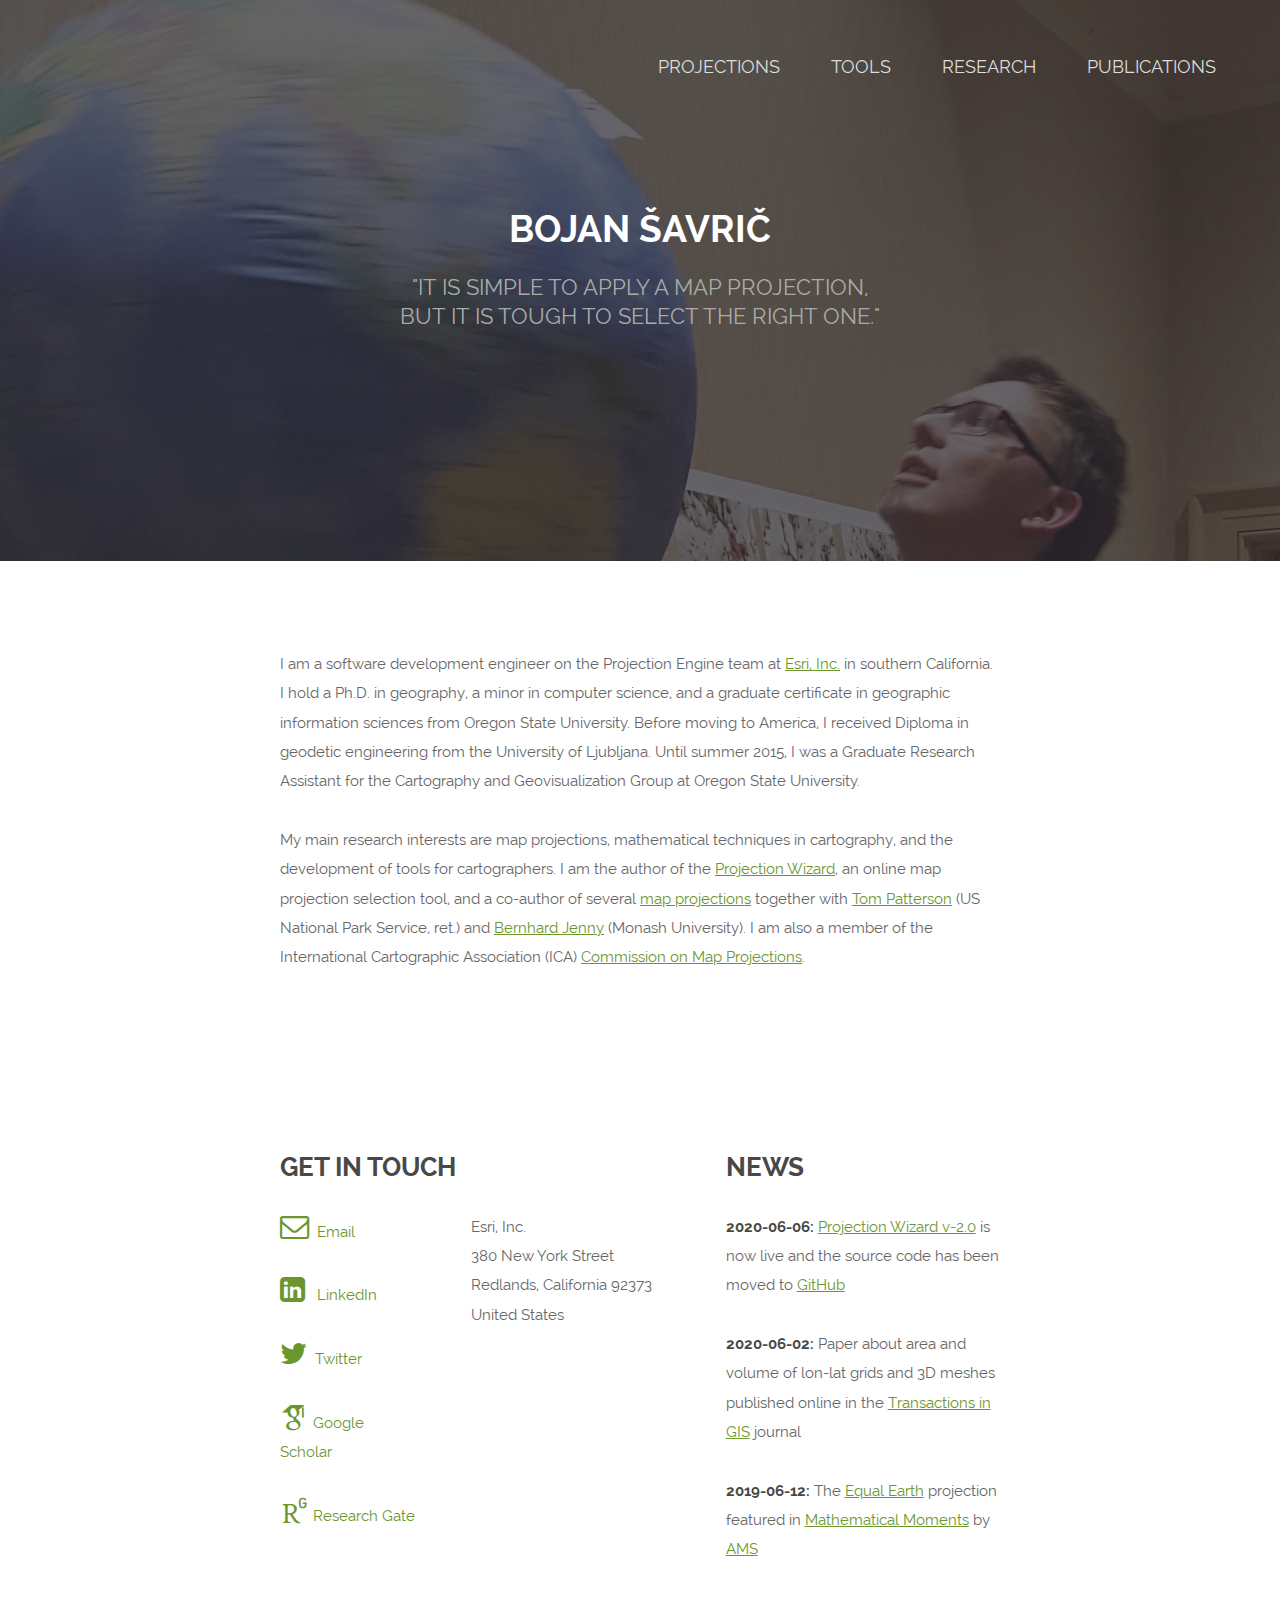
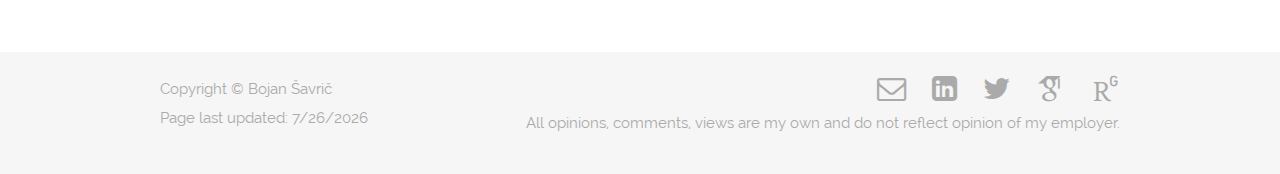
==== index.html @ 25e1de8a "Initial Commit" ====
<!DOCTYPE HTML>
<!--
	Spatial by TEMPLATED
	templated.co @templatedco
	Released for free under the Creative Commons Attribution 3.0 license (templated.co/license)
-->
<html>
	<head>
		<title>Bojan Šavrič</title>
		<meta http-equiv="content-type" content="text/html; charset=utf-8" />
		<meta name="description" content="Bojan Šavrič is a software development engineer for the Projection Engine team at ESRI in southern California. He hold a Ph.D. in geography from Oregon State University and Diploma in geodetic engineering from the University of Ljubljana. Until summer 2015, he was a Graduate Research Assistant for the Cartography and Geovisualization Group at Oregon State University. Bojan's main research interests are map projections, mathematical techniques in cartography, and the development of tools for cartographers. He is the author of the Projection Wizard, an online map projection selection tool, and a co-author of several map projections together with Tom Patterson (US National Park Service) and Bernhard Jenny (RMIT University)." />
		<meta name="keywords" content="Bojan, Savric, Šavrič, map projection, projection wizard, Natural Earth, Adaptive Composite, Patterson" />
		<!--[if lte IE 8]><script src="js/html5shiv.js"></script><![endif]-->
		<script src="js/jquery.min.js"></script>
		<script src="js/jquery.dropotron.min.js"></script>
		<script src="js/skel.min.js"></script>
		<script src="js/skel-layers.min.js"></script>
		<script src="js/init.js"></script>
		<noscript>
			<link rel="stylesheet" href="css/skel.css" />
			<link rel="stylesheet" href="css/style.css" />
			<link rel="stylesheet" href="css/style-xlarge.css" />
		</noscript>
		<!--ICON-->
		<link href="images/favicon-32x32.png" rel="shortcut icon" type="image/x-icon" />
	</head>
	<body class="landing" onload="updateDate()">

		<!-- Header -->
			<header id="header" class="alt">
				<nav id="nav">
					<ul>
						<li>
							<a href="projections.html">Projections</a>
							<ul>
								<li><a href="projections.html#">Natural Earth</a></li>
								<li><a href="projections.html#NE2p">Natural Earth II</a></li>
								<li><a href="projections.html#Patterson">Patterson</a></li>
								<li><a href="projections.html#EEp">Equal Earth</a></li>
								<li><a href="projections.html#AdaptiveComposite">Adaptive Composite</a></li>
								<li><a href="projections.html#AspectAdaptive">Aspect-Adaptive</a></li>
								<li><a href="projections.html#Hufnagel">Hufnagel</a></li>
							</ul>
						</li>	
						<li>
							<a href="tools.html">Tools</a>
							<ul>
								<li><a href="tools.html#">Projection Wizard</a></li>
								<li><a href="tools.html#Scripts">Other Scripts</a></li>
								<li><a href="tools.html#Libraries">Code libraries</a></li>
							</ul>
						</li>		
						<li>
							<a href="doctoral.html">Research</a>
							<ul>
								<li><a href="doctoral.html">Doctoral</a></li>
								<li><a href="diploma.html">Diploma</a></li>
							</ul>
						</li>
						<li>
							<a href="publications.html">Publications</a>
							<ul>
								<li><a href="publications.html#">Journals</a></li>
								<li><a href="publications.html#BookChs">Book Chs</a></li>
								<li><a href="publications.html#Theses">Theses</a></li>
								<li><a href="publications.html#Conferences">Conferences</a></li>
							</ul>
						</li>
					</ul>
				</nav>
			</header>

		<!-- Banner -->
		<section id="banner">
			<h2>Bojan Šavrič</h2>
			<p>"It is simple to apply a map projection,</br>but it is tough to select the right one."</p>
			<!--<p>"It is good to live on the ellipsoid,</br>because on the sphere would be too easy."</p>-->
			</br>
		</section>

		<!-- One -->
		<section id="one" class="wrapper style1">
			<div class="container 75%">
				<div class="row 200%">
					<p>I am a software development engineer on the Projection Engine team at <a href="http://www.esri.com/">Esri, Inc.</a> in southern California. I hold a Ph.D. in geography, a minor in computer science, and a graduate certificate in geographic information sciences from Oregon State University. Before moving to America, I received Diploma in geodetic engineering from the University of Ljubljana. Until summer 2015, I was a Graduate Research Assistant for the Cartography and Geovisualization Group at Oregon State University.</p> 
					<p>My main research interests are map projections, mathematical techniques in cartography, and the development of tools for cartographers. I am the author of the <a href="http://projectionwizard.org/">Projection Wizard</a>, an online map projection selection tool, and a co-author of several <a href="projections.html">map projections</a> together with <a href="http://www.shadedrelief.com/">Tom Patterson</a> (US National Park Service, ret.) and <a href="http://berniejenny.info/">Bernhard Jenny</a> (Monash University). I am also a member of the International Cartographic Association (ICA) <a href="http://ica-proj.kartografija.hr/home.en.html">Commission on Map Projections</a>.</p>
				</div>
			</div>
		</section>

		<!-- Two -->
		<section id="one" class="wrapper style1">
			<div class="container 75%">
				<div class="row 200%">
					<div class="7u 12u$(medium)">
						<h2>Get in touch</h2>
					</div>
					<div class="5u$ 12u$(medium)">
						<h2>News</h2>
					</div>
					<div class="3u 12u$(medium)">
						<ul class="icons">
							<li><a href="mailto:BSavric@esri.com" class="icon fa-envelope-o">&nbsp;&nbsp;Email</a></li></br></br>
							<li><a href="https://www.linkedin.com/in/bojan-savric/" class="icon fa-linkedin-square">&nbsp;&nbsp;&nbsp;LinkedIn</a></li></br></br>
							<li><a href="https://twitter.com/BojanSavric" class="icon fa-twitter">&nbsp;&nbsp;Twitter</a></li></br></br>
							<li><a href="https://scholar.google.si/citations?user=8Ldc7wIAAAAJ" class="icon"><i class="ai ai-google-scholar ai-2x"></i>&nbsp;Google Scholar</a></li></br></br>
							<li><a href="http://www.researchgate.net/profile/Bojan_Savric2" class="icon"><i class="ai ai-researchgate ai-2x"></i>&nbsp;Research Gate</a></li>
						</ul>
					</div>
					<div class="4u 12u$(medium)">
						<p>Esri, Inc.</br>380 New York Street</br>Redlands, California 92373</br>United States</p>
					</div>
					<div class="5u$ 12u$(medium)">
					    <p><b>2020-06-06:</b> <a href="https://projectionwizard.org/">Projection Wizard v-2.0</a> is now live and the source code has been moved to <a href="https://github.com/ProjectionWizard/projectionwizard.github.io">GitHub</a></p>
					    <p><b>2020-06-02:</b> Paper about area and volume of lon-lat grids and 3D meshes published online in the <a href="https://doi.org/10.1111/tgis.12636">Transactions in GIS</a> journal</p>
						<p><b>2019-06-12:</b> The <a href="projections.html#EEp">Equal Earth</a> projection featured in <a href="http://www.ams.org/publicoutreach/mathmoments/mm143-equal-earth-podcast">Mathematical Moments</a> by <a href="https://www.ams.org/home/page">AMS</a>
					    <!-- News history 
					    <p><b>2019-02-22:</b> The <a href="projections.html#EEp">Equal Earth</a> projection featured in <a href="https://www.esri.com/about/newsroom/arcuser/equal-earth/">ArcUser Winter 2019 issue</a></p>
						<p><b>2019-01-25:</b> The <a href="projections.html#EEp">Equal Earth</a> projection available in <a href="http://pro.arcgis.com/en/pro-app/get-started/whats-new-in-arcgis-pro.htm#ESRI_SECTION1_45F9A3B9CB89486DBD54C4A68611D8C1">ArcGIS Pro 2.3</a> and ArcGIS 10.7 prerelease</p>
						<p><b>2019-01-02:</b> <a href="https://doi.org/10.1080/13658816.2018.1504949">The Equal Earth projection paper published in the International Journal of GIS</a></p>
						<p><b>2018-12-31:</b> Discussion paper about EPSG codes relevant for Slovenia published in <a href="http://geodetski-vestnik.com/62/4/gv62-4_berk.pdf">Geodetski Vestnik</a></p>
					    <p><b>2018-12-08:</b> <a href="https://www.youtube.com/watch?v=m5Te3JZfPDM">NACIS talk about the Equal Earth projection available on YouTube.</a></p>
					    <p><b>2018-12-01:</b> <a href="https://bt.e-ditionsbyfry.com/publication/?i=543378&ver=html5&p=47">The Equal Earth projection featured in December's xyHt issue.</a></p>
					    <p><b>2018-10-18:</b> <a href="http://www.equal-earth.com/">Political wall maps in the Equal Earth projection created by Tom Patterson</a></p>
					    <p><b>2018-10-03:</b> <a href="http://geodetski-vestnik.com/62/3/gv62-3_savric.pdf">The Equal Earth projection discussion paper published in Geodetski Vestnik</a></p>
					    <p><b>2018-09-11:</b> <a href="https://www.tandfonline.com/action/showMostReadArticles?journalCode=tgis20">The Equal Earth projection paper one of the most read articles of IJGIS</a></p>
					    <p><b>2018-08-08:</b> <a href="projections.html#EEp">Announcing a new equal-area projection for world maps: The Equal Earth</a></p>
					    <p><b>2018-08-07:</b> <a href="https://doi.org/10.1080/13658816.2018.1504949">The Equal Earth projection paper published online in the International Journal of GIS</a></p>
					    <p><b>2018-06-18:</b> <a href="http://dx.doi.org/10.1080/15230406.2017.1379036">Transverse Wagner transformation paper published in the CaGIS journal</a></p>
					    <p><b>2017-10-02:</b> <a href="http://dx.doi.org/10.1080/15230406.2017.1379036">Transverse Wagner transformation paper published online in the CaGIS journal</a></p>
						<p><b>2017-09-06:</b> <a href="http://www.cartography.org.uk/awards/past-winners/past-winners2017/">2017 Henry Johns Award</a> for the <a href="http://dx.doi.org/10.1080/00087041.2015.1131938">Projection Wizard paper</a></p> 
					    <p><b>2017-10-02:</b> <a href="http://dx.doi.org/10.1080/15230406.2017.1379036">Transverse Wagner transformation paper published online in the CaGIS journal</a></p>
						<p><b>2017-04-13:</b> <a href="https://link.springer.com/chapter/10.1007/978-3-319-51835-0_9">A map projection selection guide published in Choosing a Map Projection book</a></p>
					    <p><b>2017-04-13:</b> <a href="https://link.springer.com/chapter/10.1007/978-3-319-51835-0_8">A chapter on combining projections published in Choosing a Map Projection book</a></p> -->
					</div>
				</div>
			</div>
		</section>

		<!-- Footer -->
		<footer id="footer">
			<div class="container">
				<div class="row 200%" style="text-align: right;">
					<div class="4u 12u$(medium)" style="text-align: left;">
						Copyright &copy; Bojan &Scaron;avri&ccaron;<p id="update" style="margin: 0 0 0 0;"></p>
					</div>
					<div class="8u$ 12u$(medium)">
						<ul class="icons">
							<li><a href="mailto:BSavric@esri.com" class="icon fa-envelope-o"></a></li>
							<li><a href="https://www.linkedin.com/in/bojan-savric/" class="icon fa-linkedin-square"></a></li>
							<li><a href="https://twitter.com/BojanSavric" class="icon fa-twitter"></a></li>
							<li><a href="https://scholar.google.si/citations?user=8Ldc7wIAAAAJ" class="icon"><i class="ai ai-google-scholar ai-2x"></i></a></li>
							<li><a href="http://www.researchgate.net/profile/Bojan_Savric2" class="icon"><i class="ai ai-researchgate ai-2x"></i></a></li>
						</ul>
						All opinions, comments, views are my own and do not reflect opinion of my employer.
					</div>
				</div>					
			</div>
		</footer>

	</body>
</html>
---- css/skel.css ----
/* skel-baseline v2.0.3 | (c) n33 | getskel.com | MIT licensed */

/* Resets (http://meyerweb.com/eric/tools/css/reset/ | v2.0 | 20110126 | License: none (public domain)) */

	html,body,div,span,applet,object,iframe,h1,h2,h3,h4,h5,h6,p,blockquote,pre,a,abbr,acronym,address,big,cite,code,del,dfn,em,img,ins,kbd,q,s,samp,small,strike,strong,sub,sup,tt,var,b,u,i,center,dl,dt,dd,ol,ul,li,fieldset,form,label,legend,table,caption,tbody,tfoot,thead,tr,th,td,article,aside,canvas,details,embed,figure,figcaption,footer,header,hgroup,menu,nav,output,ruby,section,summary,time,mark,audio,video{margin:0;padding:0;border:0;font-size:100%;font:inherit;vertical-align:baseline;}article,aside,details,figcaption,figure,footer,header,hgroup,menu,nav,section{display:block;}body{line-height:1;}ol,ul{list-style:none;}blockquote,q{quotes:none;}blockquote:before,blockquote:after,q:before,q:after{content:'';content:none;}table{border-collapse:collapse;border-spacing:0;}body{-webkit-text-size-adjust:none}

/* Box Model */

	*, *:before, *:after {
		-moz-box-sizing: border-box;
		-webkit-box-sizing: border-box;
		box-sizing: border-box;
	}

/* Container */

	.container {
		margin-left: auto;
		margin-right: auto;

		/* width: (containers) */
		width: 1200px;
	}

	/* Modifiers */

		/* 125% */
			.container.\31 25\25 {
				width: 100%;

				/* max-width: (containers * 1.25) */
				max-width: 1500px;

				/* min-width: (containers) */
				min-width: 1200px;
			}

		/* 75% */
			.container.\37 5\25 {

				/* width: (containers * 0.75) */
				width: 900px;

			}

		/* 50% */
			.container.\35 0\25 {

				/* width: (containers * 0.50) */
				width: 600px;

			}

		/* 25% */
			.container.\32 5\25 {

				/* width: (containers * 0.25) */
				width: 300px;

			}

/* Grid */

	.row {
		border-bottom: solid 1px transparent;
	}

	.row > * {
		float: left;
	}

	.row:after, .row:before {
		content: '';
		display: block;
		clear: both;
		height: 0;
	}

	.row.uniform > * > :first-child {
		margin-top: 0;
	}

	.row.uniform > * > :last-child {
		margin-bottom: 0;
	}

	/* Gutters */

		/* Normal */

			.row > * {
				/* padding: (gutters.horizontal) 0 0 (gutters.vertical) */
				padding: 0 0 0 2em;
			}

			.row {
				/* margin: -(gutters.horizontal) 0 -1px -(gutters.vertical) */
				margin: 0 0 -1px -2em;
			}

			.row.uniform > * {
				/* padding: (gutters.vertical) 0 0 (gutters.vertical) */
				padding: 2em 0 0 2em;
			}

			.row.uniform {
				/* margin: -(gutters.vertical) 0 -1px -(gutters.vertical) */
				margin: -2em 0 -1px -2em;
			}

		/* 200% */

			.row.\32 00\25 > * {
				/* padding: (gutters.horizontal) 0 0 (gutters.vertical) */
				padding: 0 0 0 4em;
			}

			.row.\32 00\25 {
				/* margin: -(gutters.horizontal) 0 -1px -(gutters.vertical) */
				margin: 0 0 -1px -4em;
			}

			.row.uniform.\32 00\25 > * {
				/* padding: (gutters.vertical) 0 0 (gutters.vertical) */
				padding: 4em 0 0 4em;
			}

			.row.uniform.\32 00\25 {
				/* margin: -(gutters.vertical) 0 -1px -(gutters.vertical) */
				margin: -4em 0 -1px -4em;
			}

		/* 150% */

			.row.\31 50\25 > * {
				/* padding: (gutters.horizontal) 0 0 (gutters.vertical) */
				padding: 0 0 0 1.5em;
			}

			.row.\31 50\25 {
				/* margin: -(gutters.horizontal) 0 -1px -(gutters.vertical) */
				margin: 0 0 -1px -1.5em;
			}

			.row.uniform.\31 50\25 > * {
				/* padding: (gutters.vertical) 0 0 (gutters.vertical) */
				padding: 1.5em 0 0 1.5em;
			}

			.row.uniform.\31 50\25 {
				/* margin: -(gutters.vertical) 0 -1px -(gutters.vertical) */
				margin: -1.5em 0 -1px -1.5em;
			}

		/* 50% */

			.row.\35 0\25 > * {
				/* padding: (gutters.horizontal) 0 0 (gutters.vertical) */
				padding: 0 0 0 1em;
			}

			.row.\35 0\25 {
				/* margin: -(gutters.horizontal) 0 -1px -(gutters.vertical) */
				margin: 0 0 -1px -1em;
			}

			.row.uniform.\35 0\25 > * {
				/* padding: (gutters.vertical) 0 0 (gutters.vertical) */
				padding: 1em 0 0 1em;
			}

			.row.uniform.\35 0\25 {
				/* margin: -(gutters.vertical) 0 -1px -(gutters.vertical) */
				margin: -1em 0 -1px -1em;
			}

		/* 25% */

			.row.\32 5\25 > * {
				/* padding: (gutters.horizontal) 0 0 (gutters.vertical) */
				padding: 0 0 0 0.5em;
			}

			.row.\32 5\25 {
				/* margin: -(gutters.horizontal) 0 -1px -(gutters.vertical) */
				margin: 0 0 -1px -0.5em;
			}

			.row.uniform.\32 5\25 > * {
				/* padding: (gutters.vertical) 0 0 (gutters.vertical) */
				padding: 0.5em 0 0 0.5em;
			}

			.row.uniform.\32 5\25 {
				/* margin: -(gutters.vertical) 0 -1px -(gutters.vertical) */
				margin: -0.5em 0 -1px -0.5em;
			}

		/* 0% */

			.row.\30 \25 > * {
				padding: 0;
			}

			.row.\30 \25 {
				margin: 0 0 -1px 0;
			}

	/* Cells */

		.\31 2u, .\31 2u\24 { width: 100%; clear: none; margin-left: 0; }
		.\31 1u, .\31 1u\24 { width: 91.6666666667%; clear: none; margin-left: 0; }
		.\31 0u, .\31 0u\24 { width: 83.3333333333%; clear: none; margin-left: 0; }
		.\39 u, .\39 u\24 { width: 75%; clear: none; margin-left: 0; }
		.\38 u, .\38 u\24 { width: 66.6666666667%; clear: none; margin-left: 0; }
		.\37 u, .\37 u\24 { width: 58.3333333333%; clear: none; margin-left: 0; }
		.\36 u, .\36 u\24 { width: 50%; clear: none; margin-left: 0; }
		.\35 u, .\35 u\24 { width: 41.6666666667%; clear: none; margin-left: 0; }
		.\34 u, .\34 u\24 { width: 33.3333333333%; clear: none; margin-left: 0; }
		.\33 u, .\33 u\24 { width: 25%; clear: none; margin-left: 0; }
		.\32 u, .\32 u\24 { width: 16.6666666667%; clear: none; margin-left: 0; }
		.\31 u, .\31 u\24 { width: 8.3333333333%; clear: none; margin-left: 0; }

		.\31 2u\24 + *,
		.\31 1u\24 + *,
		.\31 0u\24 + *,
		.\39 u\24 + *,
		.\38 u\24 + *,
		.\37 u\24 + *,
		.\36 u\24 + *,
		.\35 u\24 + *,
		.\34 u\24 + *,
		.\33 u\24 + *,
		.\32 u\24 + *,
		.\31 u\24 + * {
			clear: left;
		}

		.\-11u { margin-left: 91.6666666667% }
		.\-10u { margin-left: 83.3333333333% }
		.\-9u { margin-left: 75% }
		.\-8u { margin-left: 66.6666666667% }
		.\-7u { margin-left: 58.3333333333% }
		.\-6u { margin-left: 50% }
		.\-5u { margin-left: 41.6666666667% }
		.\-4u { margin-left: 33.3333333333% }
		.\-3u { margin-left: 25% }
		.\-2u { margin-left: 16.6666666667% }
		.\-1u { margin-left: 8.3333333333% }
---- css/style.css ----
@charset "UTF-8";
@import url(font-awesome.min.css);
@import url(academicons.min.css);

@font-face {
  font-family: 'Raleway';
  font-style: normal;
  font-weight: 400;
  src: local('Raleway'), url(../fonts/Raleway-Regular.ttf);
}
@font-face {
  font-family: 'Raleway';
  font-style: normal;
  font-weight: 700;
  src: local('Raleway Bold'), url(../fonts/Raleway-Bold.ttf);
}

/* Basic */

	body {
		background: #fff;
	}

		body.landing {
			padding-top: 0 !important;
		}

		body.is-loading *, body.is-loading *:before, body.is-loading *:after {
			-moz-animation: none !important;
			-webkit-animation: none !important;
			-o-animation: none !important;
			-ms-animation: none !important;
			animation: none !important;
			-moz-transition: none !important;
			-webkit-transition: none !important;
			-o-transition: none !important;
			-ms-transition: none !important;
			transition: none !important;
		}

	body, input, select, textarea {
		color: #666;
		font-family: "Raleway", Arial, Helvetica, sans-serif;
		font-size: 13pt;
		line-height: 2em;
	}

	a {
		color: #6B962E;
		text-decoration: underline;
	}

		a:hover {
			text-decoration: none;
		}

	strong, b {
		color: #484848;
		font-weight: 700;
	}

	em, i {
		font-style: italic;
	}

	p {
		margin: 0 0 2em 0;
	}

	h1, h2, h3, h4, h5, h6 {
		color: #484848;
		font-weight: 700;
		line-height: 1em;
		margin: 0 0 1em 0;
		text-transform: uppercase;
	}

		h1 a, h2 a, h3 a, h4 a, h5 a, h6 a {
			color: inherit;
			text-decoration: none;
		}

	h2 {
		font-size: 1.75em;
		line-height: 1.5em;
	}

	h3 {
		font-size: 1.35em;
		line-height: 1.5em;
	}

	h4 {
		font-size: 1.1em;
		line-height: 1.5em;
	}

	h5 {
		font-size: 0.9em;
		line-height: 1.5em;
	}

	h6 {
		font-size: 0.7em;
		line-height: 1.5em;
	}

	sub {
		font-size: 0.8em;
		position: relative;
		top: 0.5em;
	}

	sup {
		font-size: 0.8em;
		position: relative;
		top: -0.5em;
	}

	hr {
		border: 0;
		border-bottom: solid 1px rgba(144, 144, 144, 0.25);
		margin: 2em 0;
	}

		hr.major {
			margin: 3em 0;
		}

	blockquote {
		border-left: solid 4px rgba(144, 144, 144, 0.25);
		font-style: italic;
		margin: 0 0 2em 0;
		padding: 0.5em 0 0.5em 2em;
	}

	code {
		background: rgba(144, 144, 144, 0.075);
		border-radius: 4px;
		border: solid 1px rgba(144, 144, 144, 0.25);
		font-family: "Courier New", monospace;
		font-size: 0.9em;
		margin: 0 0.25em;
		padding: 0.25em 0.65em;
	}

	pre {
		-webkit-overflow-scrolling: touch;
		font-family: "Courier New", monospace;
		font-size: 0.9em;
		margin: 0 0 2em 0;
	}

		pre code {
			display: block;
			line-height: 1.75em;
			padding: 1em 1.5em;
			overflow-x: auto;
		}

	.align-left {
		text-align: left;
	}

	.align-center {
		text-align: center;
	}

	.align-right {
		text-align: right;
	}

/* Section/Article */

	section.special, article.special, header.special {
		text-align: center;
	}

	header p {
		color: #aaa;
		position: relative;
		margin: 0 0 1.5em 0;
		text-transform: uppercase;
	}

	header h2 + p {
		font-size: 1.25em;
		margin-top: -1em;
		line-height: 1.5em;
	}

	header h3 + p {
		font-size: 1.1em;
		margin-top: -0.8em;
		line-height: 1.5em;
	}

	header h4 + p,
	header h5 + p,
	header h6 + p {
		font-size: 0.9em;
		margin-top: -0.6em;
		line-height: 1.5em;
	}

	header.major {
		margin: 0 0 6em 0;
	}

		header.major h2 {
			font-size: 3em;
		}

		header.major h2, header.major h3, header.major h4, header.major h5, header.major h6 {
			display: inline-block;
			margin: 0 0 0.8em;
		}

		header.major p {
			font-size: 1.7em;
			margin-bottom: 0;
		}

/* Form */

	form {
		margin: 0 0 2em 0;
	}

	label {
		color: #484848;
		display: block;
		font-size: 0.9em;
		font-weight: 700;
		margin: 0 0 1em 0;
	}

	input[type="text"],
	input[type="password"],
	input[type="email"],
	select,
	textarea {
		-moz-appearance: none;
		-webkit-appearance: none;
		-o-appearance: none;
		-ms-appearance: none;
		appearance: none;
		background: rgba(144, 144, 144, 0.075);
		border-radius: 4px;
		border: none;
		border: solid 1px rgba(144, 144, 144, 0.25);
		color: inherit;
		display: block;
		outline: 0;
		padding: 0 1em;
		text-decoration: none;
		width: 100%;
	}

		input[type="text"]:invalid,
		input[type="password"]:invalid,
		input[type="email"]:invalid,
		select:invalid,
		textarea:invalid {
			box-shadow: none;
		}

		input[type="text"]:focus,
		input[type="password"]:focus,
		input[type="email"]:focus,
		select:focus,
		textarea:focus {
			border-color: #6B962E;
			box-shadow: 0 0 0 1px #6B962E;
		}

	.select-wrapper {
		text-decoration: none;
		display: block;
		position: relative;
	}

		.select-wrapper:before {
			content: "";
			-moz-osx-font-smoothing: grayscale;
			-webkit-font-smoothing: antialiased;
			font-family: FontAwesome;
			font-style: normal;
			font-weight: normal;
			text-transform: none !important;
		}

		.select-wrapper:before {
			color: rgba(144, 144, 144, 0.25);
			display: block;
			height: 2.75em;
			line-height: 2.75em;
			pointer-events: none;
			position: absolute;
			right: 0;
			text-align: center;
			top: 0;
			width: 2.75em;
		}

		.select-wrapper select::-ms-expand {
			display: none;
		}

	input[type="text"],
	input[type="password"],
	input[type="email"],
	select {
		height: 2.75em;
	}

	textarea {
		padding: 0.75em 1em;
	}

	input[type="checkbox"],
	input[type="radio"] {
		-moz-appearance: none;
		-webkit-appearance: none;
		-o-appearance: none;
		-ms-appearance: none;
		appearance: none;
		display: block;
		float: left;
		margin-right: -2em;
		opacity: 0;
		width: 1em;
		z-index: -1;
	}

		input[type="checkbox"] + label,
		input[type="radio"] + label {
			text-decoration: none;
			color: #666;
			cursor: pointer;
			display: inline-block;
			font-size: 1em;
			font-weight: 400;
			padding-left: 2.4em;
			padding-right: 0.75em;
			position: relative;
		}

			input[type="checkbox"] + label:before,
			input[type="radio"] + label:before {
				-moz-osx-font-smoothing: grayscale;
				-webkit-font-smoothing: antialiased;
				font-family: FontAwesome;
				font-style: normal;
				font-weight: normal;
				text-transform: none !important;
			}

			input[type="checkbox"] + label:before,
			input[type="radio"] + label:before {
				background: rgba(144, 144, 144, 0.075);
				border-radius: 4px;
				border: solid 1px rgba(144, 144, 144, 0.25);
				content: '';
				display: inline-block;
				height: 1.65em;
				left: 0;
				line-height: 1.58125em;
				position: absolute;
				text-align: center;
				top: 0;
				width: 1.65em;
			}

		input[type="checkbox"]:checked + label:before,
		input[type="radio"]:checked + label:before {
			background: #323037;
			border-color: #323037;
			color: #ffffff;
			content: '\f00c';
		}

		input[type="checkbox"]:focus + label:before,
		input[type="radio"]:focus + label:before {
			border-color: #6B962E;
			box-shadow: 0 0 0 1px #6B962E;
		}

	input[type="checkbox"] + label:before {
		border-radius: 4px;
	}

	input[type="radio"] + label:before {
		border-radius: 100%;
	}

	::-webkit-input-placeholder {
		color: #aaa !important;
		opacity: 1.0;
	}

	:-moz-placeholder {
		color: #aaa !important;
		opacity: 1.0;
	}

	::-moz-placeholder {
		color: #aaa !important;
		opacity: 1.0;
	}

	:-ms-input-placeholder {
		color: #aaa !important;
		opacity: 1.0;
	}

	.formerize-placeholder {
		color: #aaa !important;
		opacity: 1.0;
	}

/* Box */

	.box {
		border-radius: 4px;
		border: solid 1px rgba(144, 144, 144, 0.25);
		margin-bottom: 2em;
		padding: 1.5em;
	}

		.box > :last-child,
		.box > :last-child > :last-child,
		.box > :last-child > :last-child > :last-child {
			margin-bottom: 0;
		}

		.box.alt {
			border: 0;
			border-radius: 0;
			padding: 0;
		}

/* Feature */

	.feature-grid {
		position: relative;
	}

		.feature-grid:after {
			clear: both;
			content: '';
			display: block;
		}

		.feature-grid .feature {
			display: inline-block;
			float: left;
			margin-bottom: 3em;
			width: 50%;
		}

			.feature-grid .feature .content {
				width: 100%;
			}

			.feature-grid .feature .image {
				width: 40%;
			}

				.feature-grid .feature .image img {
					display: inline;
					max-width: 100%;
				}

			.feature-grid .feature:nth-child(odd) .content, .feature-grid .feature:nth-child(odd) .image {
				float: right;
				margin-right: 3%;
				text-align: right;
			}

			.feature-grid .feature:nth-child(even) .content, .feature-grid .feature:nth-child(even) .image {
				float: left;
				margin-left: 3%;
				text-align: left;
			}

/* Icon */

	.icon {
		text-decoration: none;
		border-bottom: none;
		position: relative;
	}

		.icon:before {
			-moz-osx-font-smoothing: grayscale;
			-webkit-font-smoothing: antialiased;
			font-family: FontAwesome;
			font-style: normal;
			font-weight: normal;
			text-transform: none !important;
		}

		.icon > .label {
			display: none;
		}

/* Image */

	.image {
		border-radius: 4px;
		border: 0;
		display: inline-block;
		position: relative;
	}

		.image img {
			border-radius: 4px;
			display: block;
		}

		.image.left {
			float: left;
			padding: 0 1.5em 1em 0;
			top: 0.25em;
		}

		.image.right {
			float: right;
			padding: 0 0 1em 1.5em;
			top: 0.25em;
		}

		.image.left, .image.right {
			max-width: 40%;
		}

			.image.left img, .image.right img {
				width: 100%;
			}

		.image.fit {
			display: block;
			margin: 0 0 2em 0;
			width: 100%;
		}

			.image.fit img {
				width: 100%;
			}

		.image.rounded {
			border-radius: 100%;
		}

			.image.rounded img {
				border: solid 0.5em rgba(144, 144, 144, 0.25);
				border-radius: 100%;
			}

		.image.captioned {
			border-radius: 0;
			margin-bottom: 4em;
		}

			.image.captioned img {
				border-radius: 0;
			}

			.image.captioned h3 {
				background-color: #fff;
				box-shadow: 0px 0.0375em 0.125em 0px rgba(0, 0, 0, 0.15);
				display: block;
				padding: 2em 1em;
			}

/* List */

	ol {
		list-style: decimal;
		margin: 0 0 2em 0;
		padding-left: 1.25em;
	}

		ol li {
			padding-left: 0.25em;
		}

	ul {
		list-style: disc;
		margin: 0 0 2em 0;
		padding-left: 1em;
	}

		ul li {
			padding-left: 0.5em;
		}

		ul.alt {
			list-style: none;
			padding-left: 0;
		}

			ul.alt li {
				border-top: solid 1px rgba(144, 144, 144, 0.25);
				padding: 0.5em 0;
			}

				ul.alt li:first-child {
					border-top: 0;
					padding-top: 0;
				}

		ul.icons {
			cursor: default;
			list-style: none;
			padding-left: 0;
		}

			ul.icons li {
				display: inline-block;
				padding: 0 1em 0 0;
			}

				ul.icons li:last-child {
					padding-right: 0;
				}

				ul.icons li .icon:before {
					font-size: 2em;
				}

		ul.actions {
			cursor: default;
			list-style: none;
			padding-left: 0;
		}

			ul.actions li {
				display: inline-block;
				padding: 0 1em 0 0;
				vertical-align: middle;
			}

				ul.actions li:last-child {
					padding-right: 0;
				}

			ul.actions.small li {
				padding: 0 0.5em 0 0;
			}

			ul.actions.vertical li {
				display: block;
				padding: 1em 0 0 0;
			}

				ul.actions.vertical li:first-child {
					padding-top: 0;
				}

				ul.actions.vertical li > * {
					margin-bottom: 0;
				}

			ul.actions.vertical.small li {
				padding: 0.5em 0 0 0;
			}

				ul.actions.vertical.small li:first-child {
					padding-top: 0;
				}

			ul.actions.fit {
				display: table;
				margin-left: -1em;
				padding: 0;
				table-layout: fixed;
				width: calc(100% + 1em);
			}

				ul.actions.fit li {
					display: table-cell;
					padding: 0 0 0 1em;
				}

					ul.actions.fit li > * {
						margin-bottom: 0;
					}

				ul.actions.fit.small {
					margin-left: -0.5em;
					width: calc(100% + 0.5em);
				}

					ul.actions.fit.small li {
						padding: 0 0 0 0.5em;
					}

	dl {
		margin: 0 0 2em 0;
	}

/* Table */

	.table-wrapper {
		-webkit-overflow-scrolling: touch;
		overflow-x: auto;
	}

	table {
		margin: 0 0 2em 0;
		width: 100%;
	}

		table tbody tr {
			border: solid 1px rgba(144, 144, 144, 0.25);
			border-left: 0;
			border-right: 0;
		}

			table tbody tr:nth-child(2n + 1) {
				background-color: rgba(144, 144, 144, 0.075);
			}

		table td {
			padding: 0.75em 0.75em;
		}

		table th {
			color: #484848;
			font-size: 0.9em;
			font-weight: 700;
			padding: 0 0.75em 0.75em 0.75em;
			text-align: left;
		}

		table thead {
			border-bottom: solid 2px rgba(144, 144, 144, 0.25);
		}

		table tfoot {
			border-top: solid 2px rgba(144, 144, 144, 0.25);
		}

		table.alt {
			border-collapse: separate;
		}

			table.alt tbody tr td {
				border: solid 1px rgba(144, 144, 144, 0.25);
				border-left-width: 0;
				border-top-width: 0;
			}

				table.alt tbody tr td:first-child {
					border-left-width: 1px;
				}

			table.alt tbody tr:first-child td {
				border-top-width: 1px;
			}

			table.alt thead {
				border-bottom: 0;
			}

			table.alt tfoot {
				border-top: 0;
			}

/* Button */

	input[type="submit"],
	input[type="reset"],
	input[type="button"],
	.button {
		-moz-appearance: none;
		-webkit-appearance: none;
		-o-appearance: none;
		-ms-appearance: none;
		appearance: none;
		-moz-transition: background-color 0.2s ease-in-out, color 0.2s ease-in-out;
		-webkit-transition: background-color 0.2s ease-in-out, color 0.2s ease-in-out;
		-o-transition: background-color 0.2s ease-in-out, color 0.2s ease-in-out;
		-ms-transition: background-color 0.2s ease-in-out, color 0.2s ease-in-out;
		transition: background-color 0.2s ease-in-out, color 0.2s ease-in-out;
		background-color: #323037;
		border-radius: 4px;
		border: 0;
		color: #ffffff !important;
		cursor: pointer;
		display: inline-block;
		font-weight: 700;
		height: 3.15em;
		line-height: 3.25em;
		padding: 0 2.2em;
		text-align: center;
		text-decoration: none;
		text-transform: uppercase;
		white-space: nowrap;
	}

		input[type="submit"]:hover,
		input[type="reset"]:hover,
		input[type="button"]:hover,
		.button:hover {
			background-color: #3e3c45;
		}

		input[type="submit"]:active,
		input[type="reset"]:active,
		input[type="button"]:active,
		.button:active {
			background-color: #262429;
		}

		input[type="submit"].icon,
		input[type="reset"].icon,
		input[type="button"].icon,
		.button.icon {
			padding-left: 1.35em;
		}

			input[type="submit"].icon:before,
			input[type="reset"].icon:before,
			input[type="button"].icon:before,
			.button.icon:before {
				margin-right: 0.5em;
			}

		input[type="submit"].fit,
		input[type="reset"].fit,
		input[type="button"].fit,
		.button.fit {
			display: block;
			margin: 0 0 1em 0;
			width: 100%;
		}

		input[type="submit"].small,
		input[type="reset"].small,
		input[type="button"].small,
		.button.small {
			font-size: 0.8em;
		}

		input[type="submit"].big,
		input[type="reset"].big,
		input[type="button"].big,
		.button.big {
			font-size: 1.35em;
		}

		input[type="submit"].alt,
		input[type="reset"].alt,
		input[type="button"].alt,
		.button.alt {
			background-color: transparent;
			box-shadow: inset 0 0 0 2px rgba(144, 144, 144, 0.25);
			color: #484848 !important;
		}

			input[type="submit"].alt:hover,
			input[type="reset"].alt:hover,
			input[type="button"].alt:hover,
			.button.alt:hover {
				background-color: rgba(144, 144, 144, 0.075);
			}

			input[type="submit"].alt:active,
			input[type="reset"].alt:active,
			input[type="button"].alt:active,
			.button.alt:active {
				background-color: rgba(144, 144, 144, 0.2);
			}

			input[type="submit"].alt.icon:before,
			input[type="reset"].alt.icon:before,
			input[type="button"].alt.icon:before,
			.button.alt.icon:before {
				color: #aaa;
			}

		input[type="submit"].special,
		input[type="reset"].special,
		input[type="button"].special,
		.button.special {
			background-color: #6B962E;
			color: #ffffff !important;
		}

			input[type="submit"].special:hover,
			input[type="reset"].special:hover,
			input[type="button"].special:hover,
			.button.special:hover {
				background-color: #f44066;
			}

			input[type="submit"].special:active,
			input[type="reset"].special:active,
			input[type="button"].special:active,
			.button.special:active {
				background-color: #f21040;
			}

		input[type="submit"].disabled, input[type="submit"]:disabled,
		input[type="reset"].disabled,
		input[type="reset"]:disabled,
		input[type="button"].disabled,
		input[type="button"]:disabled,
		.button.disabled,
		.button:disabled {
			background-color: #666 !important;
			box-shadow: inset 0 -0.15em 0 0 rgba(0, 0, 0, 0.15);
			color: #fff !important;
			cursor: default;
			opacity: 0.25;
		}

/* Header */

	#skel-layers-wrapper {
		padding-top: 6em;
	}

	body.landing #skel-layers-wrapper {
		padding-top: 0 !important;
	}

	#header {
		background-color: #fff;
		border-bottom: solid 1px rgba(144, 144, 144, 0.25);
		box-shadow: 0px 0.0375em 0.125em 0px rgba(0, 0, 0, 0.05);
		color: #484848;
		cursor: default;
		font-size: 1.25em;
		height: 4.5em;
		left: 0;
		line-height: 4.4em;
		position: fixed;
		text-transform: uppercase;
		top: 0;
		width: 100%;
		z-index: 10000;
	}

		#header h1 {
			color: #484848;
			font-weight: 400;
			height: inherit;
			left: 1.25em;
			line-height: inherit;
			margin: 0;
			padding: 0;
			position: absolute;
			top: 0;
		}

		#header nav {
			height: inherit;
			line-height: inherit;
			position: absolute;
			right: 1.25em;
			top: 0;
			vertical-align: middle;
			margin-right: 1.5em;
		}

			#header nav > ul {
				list-style: none;
				margin: 0;
				padding-left: 0;
			}

				#header nav > ul > li {
					border-radius: 4px;
					display: inline-block;
					margin-left: 2.5em;
					padding-left: 0;
				}

					#header nav > ul > li a {
						-moz-transition: color 0.2s ease-in-out;
						-webkit-transition: color 0.2s ease-in-out;
						-o-transition: color 0.2s ease-in-out;
						-ms-transition: color 0.2s ease-in-out;
						transition: color 0.2s ease-in-out;
						color: #666;
						display: inline-block;
						text-decoration: none;
					}

						#header nav > ul > li a:hover {
							color: #6B962E;
						}

					#header nav > ul > li:first-child {
						margin-left: 0;
					}

					#header nav > ul > li .button {
						border-color: rgba(144, 144, 144, 0.25);
						box-shadow: none;
						height: 3em;
						line-height: 2.9em;
						margin-bottom: 0;
						padding: 0 1.5em;
						position: relative;
						top: -0.075em;
						vertical-align: middle;
					}

		#header .container {
			position: relative;
		}

			#header .container h1 {
				left: 0;
			}

			#header .container nav {
				right: 0;
			}

		#header.alt {
			background-color: transparent;
			border: 0;
			box-shadow: none;
			height: 3.25em;
			line-height: 3.25em;
			position: absolute;
		}

			#header.alt h1 {
				color: #ffffff;
				left: 2.5em;
				top: 2em;
			}

				#header.alt h1 a {
					color: #ffffff;
				}

			#header.alt nav {
				right: 2em;
				top: 2em;
			}

				#header.alt nav a {
					color: #ddd;
				}

					#header.alt nav a:active, #header.alt nav a:hover {
						color: #80bf40;
					}

			#header.alt .button {
				border-color: rgba(255, 255, 255, 0.5);
				color: #ffffff !important;
			}

/* Dropotron */

	.dropotron {
		top: 2em;
		background: rgba(107, 150, 46, .9);
		border-radius: 4px;
		color: inherit;
		min-width: 12em;
		padding: 1em 0;
		color: white;
	}

		.dropotron > li {
			line-height: 2em;
			padding: 0 1em;
			list-style-type: none;
		}

			.dropotron > li > a {
				color: inherit;
				letter-spacing: 2px;
				text-decoration: none;
				text-transform: uppercase;
			}

			.dropotron > li.active > a, .dropotron > li:hover > a {
				color: #484848;
			}

		.dropotron.level-0 {
			border-radius: 0 0 4px 4px;
			font-size: 1em;
			margin-left: -0.5em;
		}
			
			
/* Banner */

	body.is-touch #banner {
		background-attachment: scroll;
	}
	
	#banner {
		padding: 16em 0 13em 0;
		background-image: url("images/overlay.png"), url("../images/banner.jpg");
		background-size: cover;
		background-position: center top;
		background-color: #666;
		background-repeat: no-repeat;
		background-attachment: fixed;
		text-align: center;
	}

		#banner :last-child {
			margin-bottom: 0;
		}

		#banner h2 {
			color: #ffffff;
			display: inline-block;
			font-size: 3.5em;
			line-height: 1.35;
			margin-bottom: 0.5em;
		}

		#banner p {
			color: #aaa;
			font-size: 1.5em;
			margin-bottom: 1.75em;
			text-transform: uppercase;
		}


/* Main */

	#main {
		padding-top: 4em;
	}

/* Wrapper */

	.wrapper {
		padding: 6em 0 4em 0;
	}

		.wrapper.style2 {
			background-color: #f6f6f6;
		}

		.wrapper.style3 {
			background-image: url("images/overlay.png"), url("../images/banner.jpg");
			background-attachment: fixed;
			background-position: center center;
			background-size: cover;
		}

			.wrapper.style3 header.major {
				margin-bottom: 3em;
			}

				.wrapper.style3 header.major h2 {
					color: #ffffff;
				}

	body.is-touch .wrapper.style3 {
		background-attachment: scroll;
	}

/* Footer */

	#footer {
		padding: 1.5em 0 2.5em 0;
		background: #f6f6f6;
		color: #aaa;		
		text-align: center;
	}

		#footer a {
			-moz-transition: color 0.2s ease-in-out;
			-webkit-transition: color 0.2s ease-in-out;
			-o-transition: color 0.2s ease-in-out;
			-ms-transition: color 0.2s ease-in-out;
			transition: color 0.2s ease-in-out;
			color: #aaa;
			text-decoration: none;
		}

			#footer a:active, #footer a:hover {
				color: #666;
			}

		#footer .icons {
			font-size: 1em;
			margin: 0px 0px 0;
		}

			#footer .icons li {
				padding-right: 1.5em;
			}

				#footer .icons li:last-child {
					padding-right: 0;
				}

		#footer .copyright {
			margin: 2em 0;
			padding: 0;
			text-align: center;
			vertical-align: middle;
		}

			#footer .copyright li {
				border-left: solid 1px rgba(144, 144, 144, 0.25);
				display: inline-block;
				list-style: none;
				margin-left: 1.5em;
				padding-left: 1.5em;
			}

				#footer .copyright li:first-child {
					border-left: 0;
					margin-left: 0;
					padding-left: 0;
				}
---- css/style-xlarge.css ----
/*
	Spatial by TEMPLATED
	templated.co @templatedco
	Released for free under the Creative Commons Attribution 3.0 license (templated.co/license)
*/

/* Basic */

	body, input, select, textarea {
		font-size: 11pt;
	}
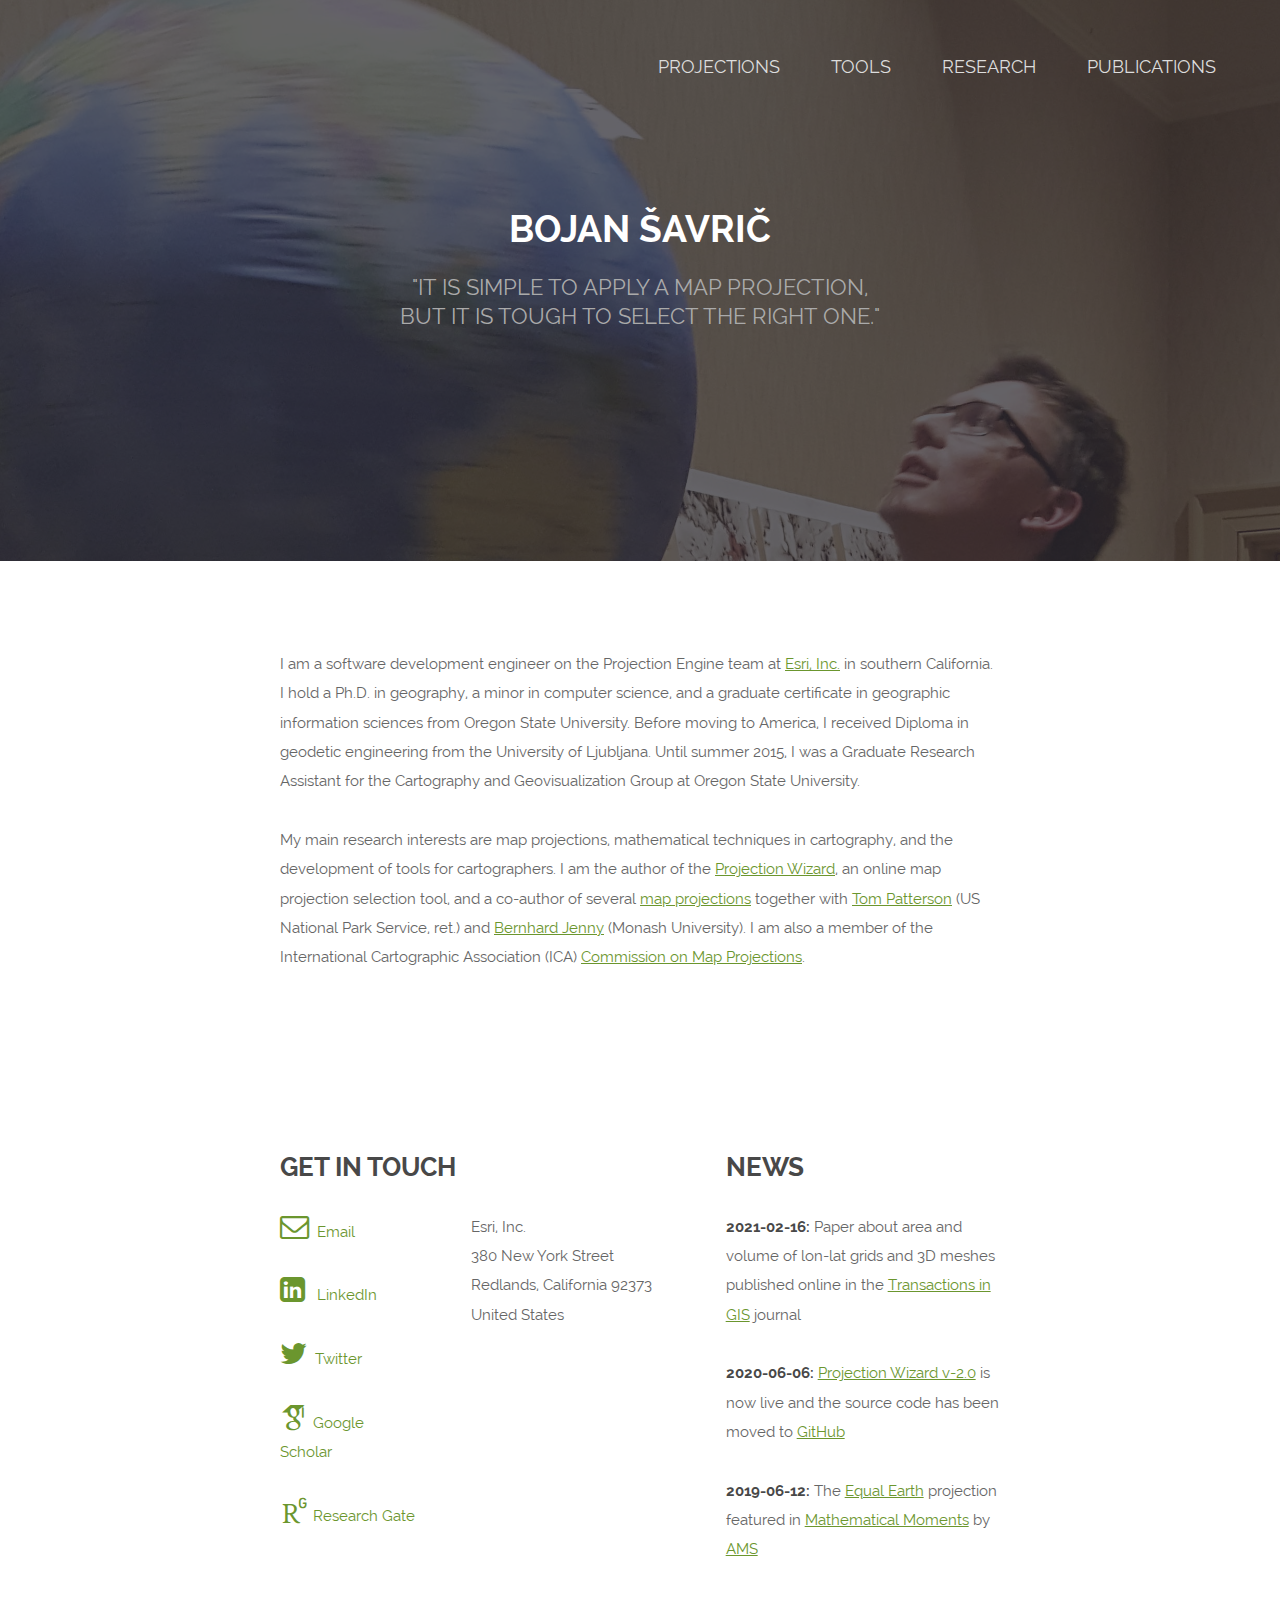
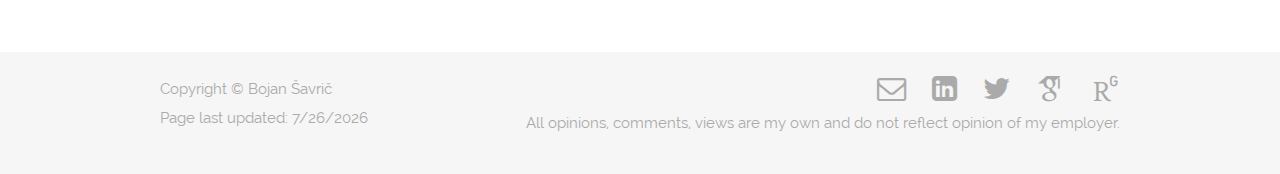
==== commit cd5a9725: "Updating publications" ====
--- a/index.html
+++ b/index.html
@@ -111,8 +111,8 @@
 						<p>Esri, Inc.</br>380 New York Street</br>Redlands, California 92373</br>United States</p>
 					</div>
 					<div class="5u$ 12u$(medium)">
+					    <p><b>2021-02-16:</b> Paper about area and volume of lon-lat grids and 3D meshes published online in the <a href="https://doi.org/10.1111/tgis.12636">Transactions in GIS</a> journal</p>
 					    <p><b>2020-06-06:</b> <a href="https://projectionwizard.org/">Projection Wizard v-2.0</a> is now live and the source code has been moved to <a href="https://github.com/ProjectionWizard/projectionwizard.github.io">GitHub</a></p>
-					    <p><b>2020-06-02:</b> Paper about area and volume of lon-lat grids and 3D meshes published online in the <a href="https://doi.org/10.1111/tgis.12636">Transactions in GIS</a> journal</p>
 						<p><b>2019-06-12:</b> The <a href="projections.html#EEp">Equal Earth</a> projection featured in <a href="http://www.ams.org/publicoutreach/mathmoments/mm143-equal-earth-podcast">Mathematical Moments</a> by <a href="https://www.ams.org/home/page">AMS</a>
 					    <!-- News history 
 					    <p><b>2019-02-22:</b> The <a href="projections.html#EEp">Equal Earth</a> projection featured in <a href="https://www.esri.com/about/newsroom/arcuser/equal-earth/">ArcUser Winter 2019 issue</a></p>
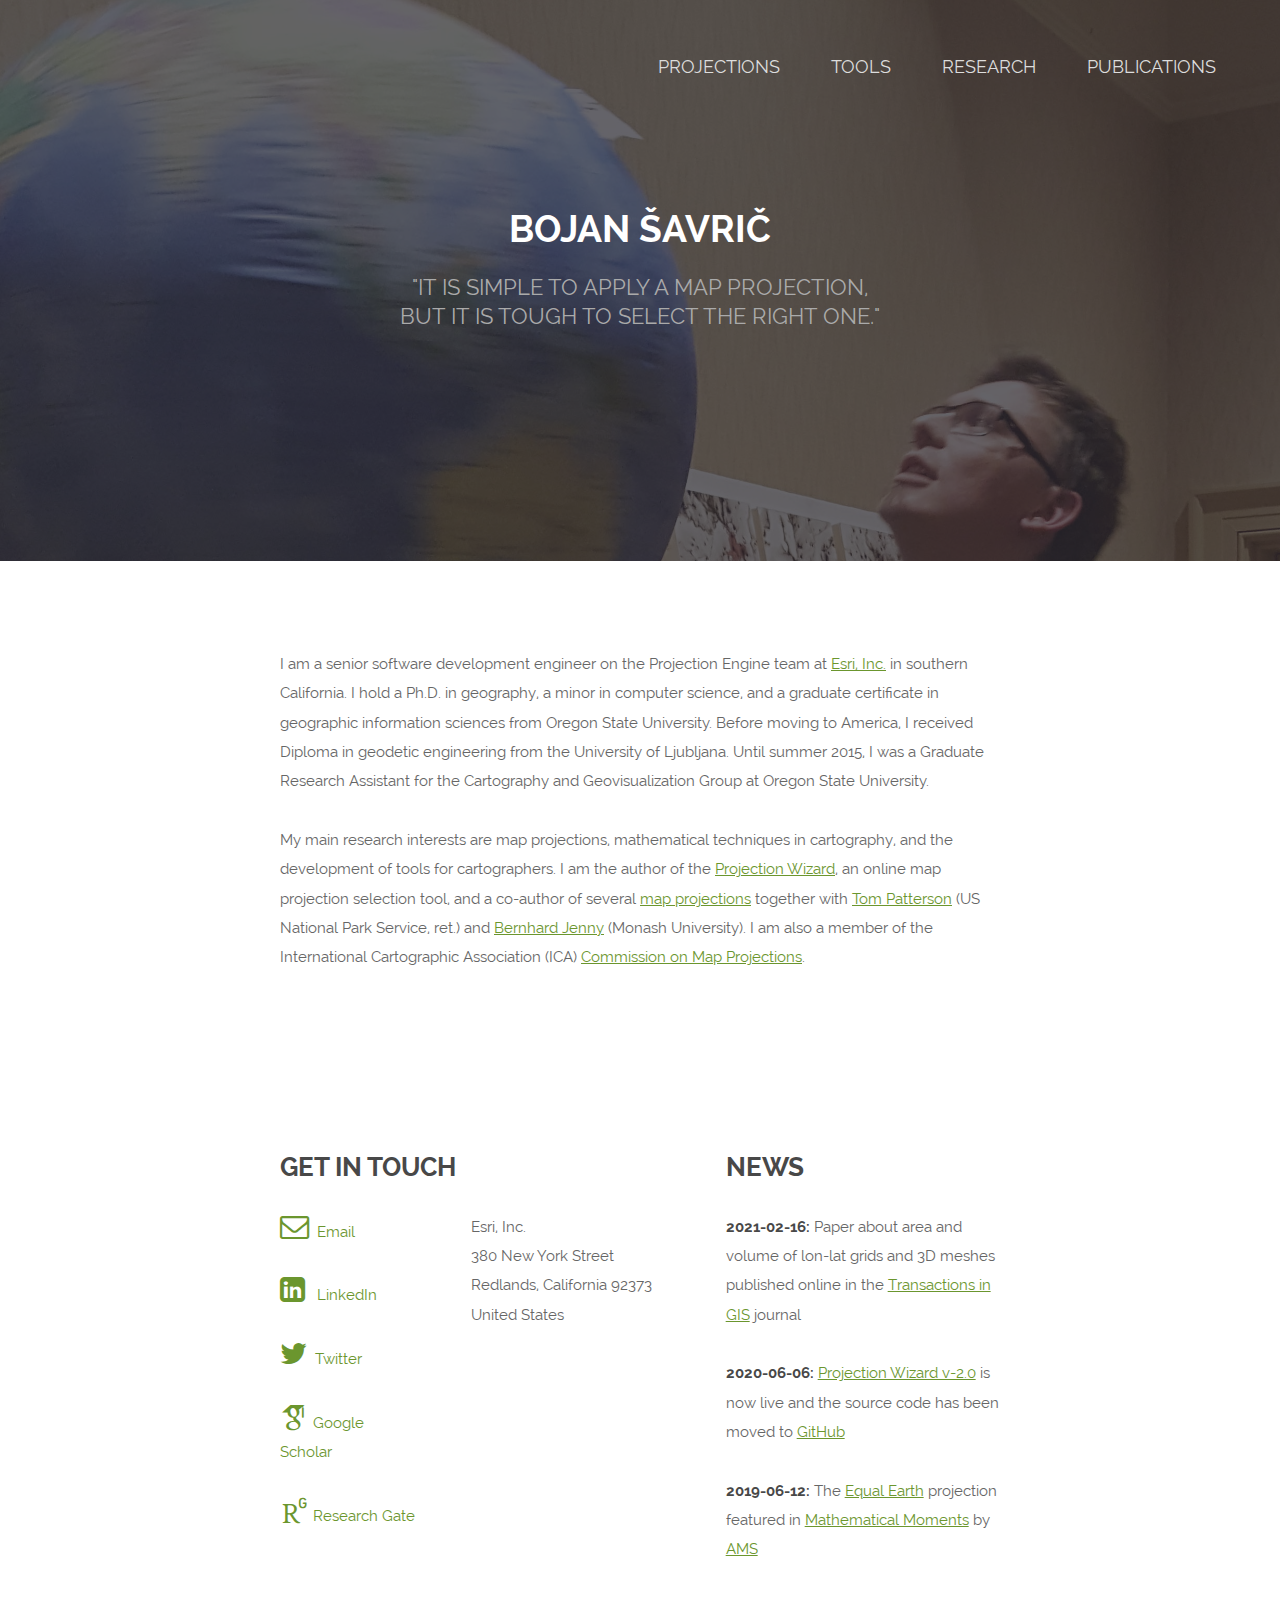
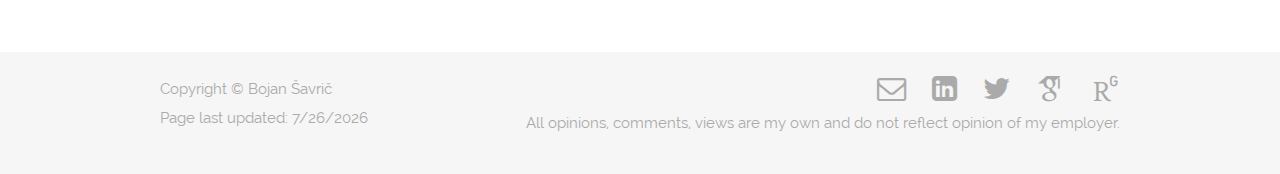
==== commit f8fea51c: "Update index.html" ====
--- a/index.html
+++ b/index.html
@@ -82,7 +82,7 @@
 		<section id="one" class="wrapper style1">
 			<div class="container 75%">
 				<div class="row 200%">
-					<p>I am a software development engineer on the Projection Engine team at <a href="http://www.esri.com/">Esri, Inc.</a> in southern California. I hold a Ph.D. in geography, a minor in computer science, and a graduate certificate in geographic information sciences from Oregon State University. Before moving to America, I received Diploma in geodetic engineering from the University of Ljubljana. Until summer 2015, I was a Graduate Research Assistant for the Cartography and Geovisualization Group at Oregon State University.</p> 
+					<p>I am a senior software development engineer on the Projection Engine team at <a href="http://www.esri.com/">Esri, Inc.</a> in southern California. I hold a Ph.D. in geography, a minor in computer science, and a graduate certificate in geographic information sciences from Oregon State University. Before moving to America, I received Diploma in geodetic engineering from the University of Ljubljana. Until summer 2015, I was a Graduate Research Assistant for the Cartography and Geovisualization Group at Oregon State University.</p> 
 					<p>My main research interests are map projections, mathematical techniques in cartography, and the development of tools for cartographers. I am the author of the <a href="http://projectionwizard.org/">Projection Wizard</a>, an online map projection selection tool, and a co-author of several <a href="projections.html">map projections</a> together with <a href="http://www.shadedrelief.com/">Tom Patterson</a> (US National Park Service, ret.) and <a href="http://berniejenny.info/">Bernhard Jenny</a> (Monash University). I am also a member of the International Cartographic Association (ICA) <a href="http://ica-proj.kartografija.hr/home.en.html">Commission on Map Projections</a>.</p>
 				</div>
 			</div>
@@ -159,4 +159,4 @@
 		</footer>
 
 	</body>
-</html>+</html>
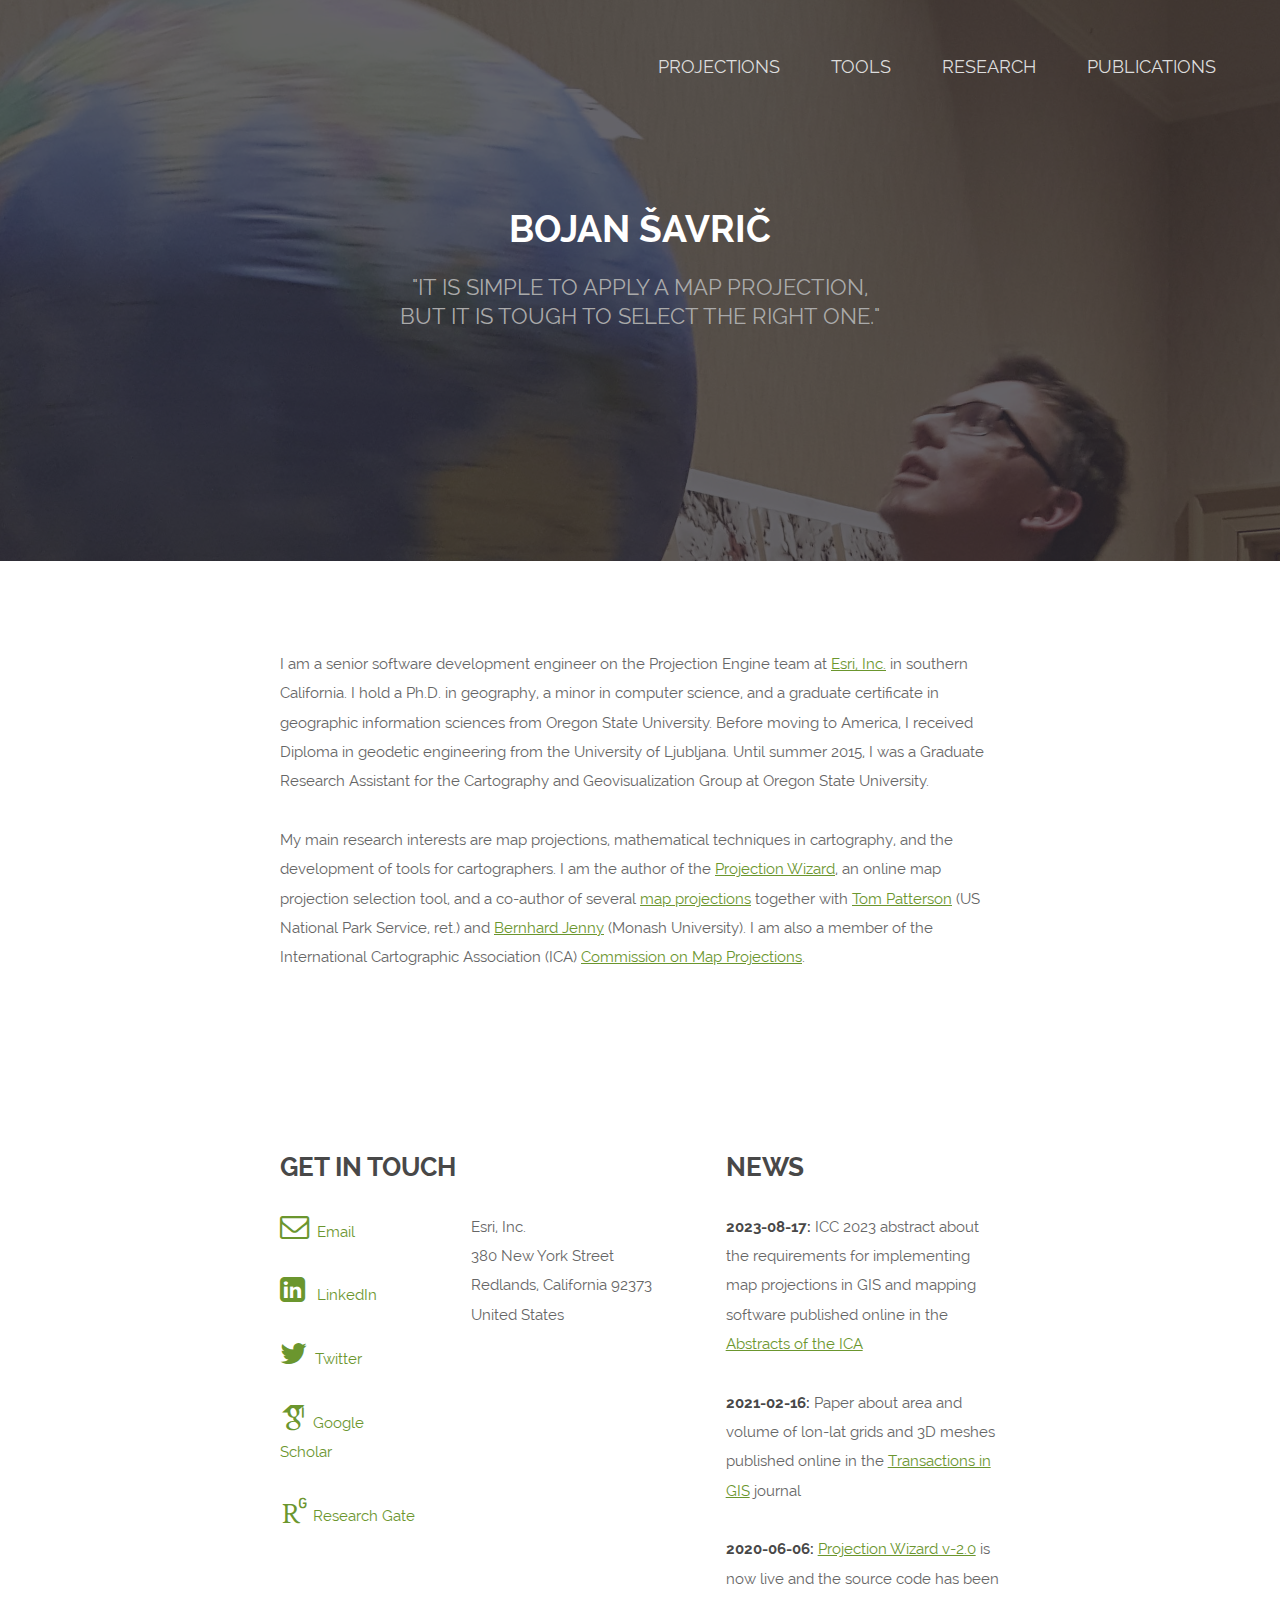
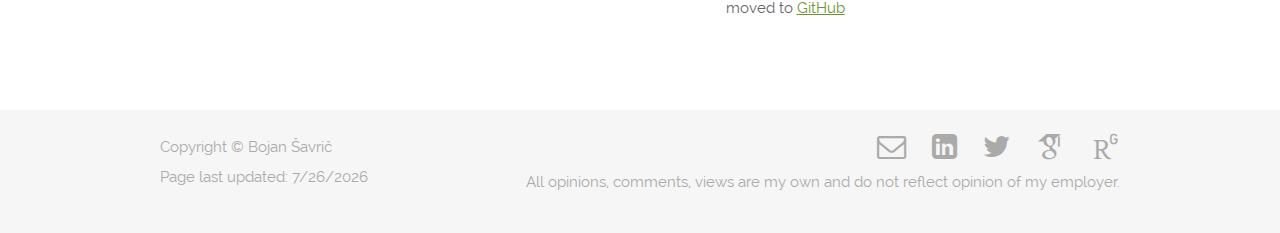
==== commit 9a4da687: "Updating conference publications" ====
--- a/index.html
+++ b/index.html
@@ -111,10 +111,11 @@
 						<p>Esri, Inc.</br>380 New York Street</br>Redlands, California 92373</br>United States</p>
 					</div>
 					<div class="5u$ 12u$(medium)">
+					    <p><b>2023-08-17:</b> ICC 2023 abstract about the requirements for implementing map projections in GIS and mapping software published online in the <a href="https://doi.org/10.5194/ica-abs-6-221-2023">Abstracts of the ICA</a></p>
 					    <p><b>2021-02-16:</b> Paper about area and volume of lon-lat grids and 3D meshes published online in the <a href="https://doi.org/10.1111/tgis.12636">Transactions in GIS</a> journal</p>
 					    <p><b>2020-06-06:</b> <a href="https://projectionwizard.org/">Projection Wizard v-2.0</a> is now live and the source code has been moved to <a href="https://github.com/ProjectionWizard/projectionwizard.github.io">GitHub</a></p>
+					    <!-- News history 
 						<p><b>2019-06-12:</b> The <a href="projections.html#EEp">Equal Earth</a> projection featured in <a href="http://www.ams.org/publicoutreach/mathmoments/mm143-equal-earth-podcast">Mathematical Moments</a> by <a href="https://www.ams.org/home/page">AMS</a>
-					    <!-- News history 
 					    <p><b>2019-02-22:</b> The <a href="projections.html#EEp">Equal Earth</a> projection featured in <a href="https://www.esri.com/about/newsroom/arcuser/equal-earth/">ArcUser Winter 2019 issue</a></p>
 						<p><b>2019-01-25:</b> The <a href="projections.html#EEp">Equal Earth</a> projection available in <a href="http://pro.arcgis.com/en/pro-app/get-started/whats-new-in-arcgis-pro.htm#ESRI_SECTION1_45F9A3B9CB89486DBD54C4A68611D8C1">ArcGIS Pro 2.3</a> and ArcGIS 10.7 prerelease</p>
 						<p><b>2019-01-02:</b> <a href="https://doi.org/10.1080/13658816.2018.1504949">The Equal Earth projection paper published in the International Journal of GIS</a></p>
